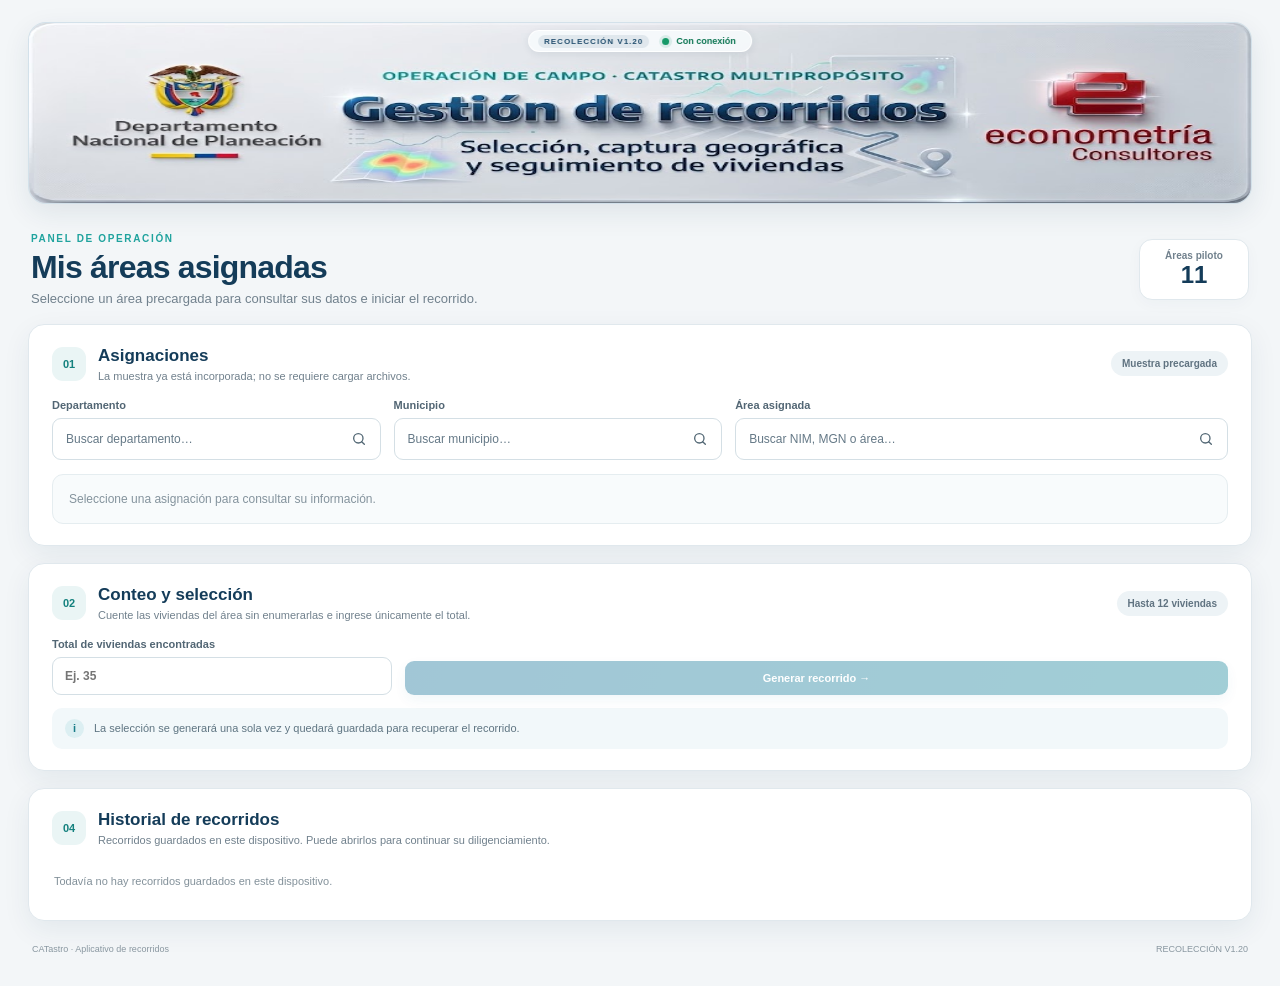
==== CATASTRO_RECOLECCION_V1_20/index.html @ 9b2ca8b8 "Add files via upload" ====
<!doctype html>
<html lang="es">
<head>
<meta charset="utf-8"><meta name="viewport" content="width=device-width,initial-scale=1,viewport-fit=cover">
<meta name="theme-color" content="#123b5d"><meta name="description" content="Aplicativo de recorridos y selección de viviendas - Catastro Multipropósito">
<link rel="manifest" href="manifest.webmanifest"><title>Catastro | Recorridos y selección de viviendas</title>
<link rel="stylesheet" href="styles.css">
</head>
<body>
<div class="app-shell">
  <header class="masthead masthead-banner masthead-compact" role="banner" aria-label="Gestión de recorridos Catastro Multipropósito">
    <img class="banner-art" src="banner_catastro.png" alt="Gestión de recorridos · Departamento Nacional de Planeación · Econometría Consultores">
    <div class="header-state header-state-live">
      <span class="version">RECOLECCIÓN V1.20</span>
      <span id="network" class="state-pill"><i></i> Verificando conexión</span>
    </div>
  </header>
  <main>
    <section class="welcome-row"><div><div class="eyebrow">PANEL DE OPERACIÓN</div><h1>Mis áreas asignadas</h1><p>Seleccione un área precargada para consultar sus datos e iniciar el recorrido.</p></div><div class="summary-chip"><span class="chip-label">Áreas piloto</span><strong id="assignmentCount">11</strong></div></section>
    <section class="panel">
      <div class="panel-head"><div class="panel-title"><span class="section-icon">01</span><div><h2>Asignaciones</h2><p>La muestra ya está incorporada; no se requiere cargar archivos.</p></div></div><span class="soft-tag">Muestra precargada</span></div>
      <div class="filters"><label>Departamento<select id="department"><option value="">Todos</option></select></label><label>Municipio<select id="municipality"><option value="">Todos</option></select></label><label class="wide">Área asignada<select id="assignment"><option value="">Seleccione un área…</option></select></label></div>
      <div id="assignmentInfo" class="assignment-detail empty-state">Seleccione una asignación para consultar su información.</div>
    </section>
    <section class="panel" id="countCard">
      <div class="panel-head"><div class="panel-title"><span class="section-icon">02</span><div><h2>Conteo y selección</h2><p>Cuente las viviendas del área sin enumerarlas e ingrese únicamente el total.</p></div></div><span class="soft-tag">Hasta 12 viviendas</span></div>
      <div class="count-entry"><label>Total de viviendas encontradas<input id="housingCount" type="number" min="1" step="1" inputmode="numeric" placeholder="Ej. 35"></label><button id="generate" class="btn btn-primary" disabled>Generar recorrido <span>→</span></button></div>
      <div id="methodNote" class="method-note"><span class="note-symbol">i</span><span>La selección se generará una sola vez y quedará guardada para recuperar el recorrido.</span></div>
    </section>
    <section class="panel hidden" id="workArea">
      <div class="panel-head"><div class="panel-title"><span class="section-icon">03</span><div><h2>Recorrido de viviendas</h2><p id="routeSubtitle">Registro de resultados y puntos GPS.</p></div></div><span id="routeStatus" class="status-tag">En proceso</span></div>
      <div id="readOnlyNotice" class="read-only-notice hidden"><strong>Modo de consulta</strong><span>Este recorrido está finalizado. Los resultados, GPS y enlaces de encuesta se muestran únicamente para consulta; no se permiten modificaciones.</span></div>
      <div id="metrics" class="metrics"></div>
      <div class="progress-line"><div><span>Avance del recorrido</span><strong id="progressText">0%</strong></div><div class="progress-track"><div id="progressFill"></div></div></div>
      <div class="table-wrap"><table><thead><tr><th>Orden</th><th>Vivienda</th><th>Resultado de visita</th><th>Ubicación GPS</th><th>Encuesta</th></tr></thead><tbody id="homesTable"></tbody></table></div>
      <div class="mobile-homes" id="mobileHomes"></div>
      <div class="actions"><button id="savePartial" class="btn btn-secondary">Guardar recorrido</button><button id="syncButton" class="btn btn-outline" disabled>Sincronizar</button></div>
      <p class="footnote">La selección no admite reemplazos ni nuevos sorteos. Los cambios se respaldan automáticamente en la sábana central. Si no hay conexión, quedan en cola y se envían al recuperarla.</p>
    </section>
    <section class="panel history-panel">
      <div class="panel-head"><div class="panel-title"><span class="section-icon">04</span><div><h2>Historial de recorridos</h2><p>Recorridos guardados en este dispositivo. Puede abrirlos para continuar su diligenciamiento.</p></div></div></div><div id="history" class="history-empty">Todavía no hay recorridos guardados en este dispositivo.</div>
    </section>
  </main>
  <footer><span>CATastro · Aplicativo de recorridos</span><span>RECOLECCIÓN V1.20</span></footer>
</div>
<div id="toastHost" class="toast-host" aria-live="polite" aria-atomic="true"></div>
<div id="modalLayer" class="modal-layer hidden" role="presentation"><div class="modal-card" role="dialog" aria-modal="true" aria-labelledby="modalTitle"><div id="modalIcon" class="modal-icon">✓</div><h3 id="modalTitle">Aviso</h3><p id="modalMessage"></p><div class="modal-actions"><button id="modalClose" class="btn btn-primary">Entendido</button></div></div></div>
<script src="assignments.js"></script><script src="app.js"></script>
</body></html>
---- CATASTRO_RECOLECCION_V1_20/styles.css ----
:root{--navy:#143c59;--navy2:#0e2f49;--blue:#16739a;--teal:#20a39e;--ink:#233747;--muted:#71818d;--line:#e0e8ed;--bg:#f3f6f8;--white:#fff;--green:#16845a;--amber:#a86a12;--red:#b74747;--shadow:0 9px 28px rgba(20,60,89,.07)}*{box-sizing:border-box}body{margin:0;background:var(--bg);color:var(--ink);font-family:Inter,"Segoe UI",Arial,sans-serif}.app-shell{max-width:1480px;margin:auto;padding:22px 28px 14px}.masthead{display:flex;align-items:center;gap:20px;background:linear-gradient(110deg,#fff 0%,#f9fcfd 70%,#edf5f7 100%);border:1px solid var(--line);border-radius:18px;padding:17px 22px;box-shadow:var(--shadow)}.brand-mark{width:88px;height:68px;display:grid;place-items:center;flex:0 0 88px}.brand-mark img{max-width:100%;max-height:100%;object-fit:contain}.brand-copy{flex:1;min-width:0;border-left:1px solid var(--line);padding-left:20px}.eyebrow{font-size:10px;letter-spacing:1.65px;color:var(--teal);font-weight:850}.brand-title{font-size:24px;font-weight:850;color:var(--navy);letter-spacing:-.5px;margin-top:4px}.brand-subtitle{font-size:12px;color:var(--muted);margin-top:3px}.header-state{display:flex;align-items:flex-end;flex-direction:column;gap:9px}.state-pill{display:inline-flex;align-items:center;gap:7px;padding:7px 11px;border-radius:30px;background:#e8f5ef;color:var(--green);font-size:11px;font-weight:750;white-space:nowrap}.state-pill i{width:7px;height:7px;border-radius:50%;background:currentColor}.state-pill.offline{background:#fff3df;color:var(--amber)}.version{font-size:10px;letter-spacing:1.3px;color:#80909b;font-weight:800}.welcome-row{display:flex;justify-content:space-between;align-items:center;padding:29px 3px 18px}.welcome-row h1{font-size:clamp(24px,3vw,32px);letter-spacing:-.8px;color:var(--navy);margin:5px 0}.welcome-row p{margin:0;color:var(--muted);font-size:13px}.summary-chip{min-width:110px;background:#fff;border:1px solid var(--line);border-radius:13px;padding:10px 15px;text-align:center;box-shadow:0 4px 15px #143c5908}.chip-label{display:block;color:var(--muted);font-size:10px;font-weight:700}.summary-chip strong{font-size:24px;color:var(--navy)}.panel{background:#fff;border:1px solid var(--line);border-radius:16px;padding:21px 23px;margin-bottom:17px;box-shadow:var(--shadow)}.panel-head{display:flex;align-items:center;justify-content:space-between;gap:14px;margin-bottom:17px}.panel-title{display:flex;align-items:center;gap:12px}.section-icon{display:grid;place-items:center;width:34px;height:34px;border-radius:11px;background:#eaf5f5;color:#14817e;font-size:11px;font-weight:900}.panel h2{font-size:17px;color:var(--navy);margin:0}.panel-head p{margin:4px 0 0;color:var(--muted);font-size:11px}.soft-tag,.status-tag{padding:7px 11px;border-radius:30px;background:#edf3f6;color:#607381;font-size:10px;font-weight:800;white-space:nowrap}.filters{display:grid;grid-template-columns:1fr 1fr 1.5fr;gap:13px}.filters label,.count-entry label{display:flex;flex-direction:column;gap:7px;font-size:11px;color:#526674;font-weight:750}input,select{width:100%;min-width:0;border:1px solid #d4dfe5;border-radius:9px;padding:11px 12px;background:#fff;color:var(--ink);font:inherit;font-size:12px}input:focus,select:focus{outline:3px solid #20a39e24;border-color:var(--teal)}.assignment-detail{margin-top:14px;padding:14px 16px;border:1px solid #e5edf0;border-radius:11px;background:#f8fbfc;font-size:12px;line-height:1.7;color:#526674}.assignment-detail strong{color:var(--navy)}.assignment-detail .zone-pill{display:inline-block;margin-left:7px;padding:3px 8px;border-radius:20px;background:#e3f3ef;color:#177b62;font-size:9px;font-weight:850;letter-spacing:.5px}.assignment-detail .zone-pill.rural{background:#edf1e5;color:#637b31}.empty-state{color:#84939d}.count-entry{display:grid;grid-template-columns:minmax(220px,340px) auto;align-items:end;gap:13px}.btn{border:0;border-radius:9px;padding:11px 16px;font-size:11px;font-weight:800;cursor:pointer;transition:transform .15s,filter .15s}.btn:hover{filter:brightness(1.04);transform:translateY(-1px)}.btn:disabled{opacity:.4;cursor:not-allowed;transform:none}.btn-primary{background:linear-gradient(110deg,var(--blue),#16869b);color:#fff;box-shadow:0 5px 13px #16739a25}.btn-secondary{background:#edf3f6;color:var(--navy)}.btn-outline{background:#fff;color:var(--blue);border:1px solid #b8d2dd}.method-note{display:flex;align-items:center;gap:10px;margin-top:13px;padding:11px 13px;border-radius:10px;background:#f2f8fa;color:#5f7582;font-size:11px;line-height:1.5}.note-symbol{display:grid;place-items:center;flex:0 0 19px;width:19px;height:19px;border-radius:50%;background:#dceff2;color:#187c88;font-weight:900}.metrics{display:grid;grid-template-columns:repeat(6,minmax(0,1fr));gap:9px;margin:13px 0 18px}.metric{padding:13px 14px;border:1px solid var(--line);border-radius:11px;background:#fbfdfe;min-width:0}.metric strong{display:block;font-size:25px;line-height:1.1;color:var(--navy);font-weight:850}.metric span{display:block;margin-top:6px;color:var(--muted);font-size:10px;font-weight:750}.metric.good strong{color:var(--green)}.metric.bad strong{color:var(--red)}.progress-line{margin:4px 0 16px}.progress-line>div:first-child{display:flex;justify-content:space-between;font-size:10px;color:var(--muted);font-weight:750;margin-bottom:7px}.progress-line strong{color:var(--navy)}.progress-track{height:7px;border-radius:20px;background:#eaf0f3;overflow:hidden}.progress-track div{height:100%;width:0;background:linear-gradient(90deg,var(--teal),#16845a);border-radius:20px;transition:width .2s}.table-wrap{overflow:auto;border:1px solid var(--line);border-radius:11px}table{width:100%;border-collapse:collapse;min-width:800px}th{background:#f1f6f8;color:#506574;text-align:left;padding:12px 13px;font-size:10px;letter-spacing:.3px}td{padding:11px 13px;border-top:1px solid #edf1f3;font-size:11px;vertical-align:middle}tbody tr:nth-child(even){background:#fbfdfe}td select{min-width:165px;padding:8px;font-size:11px}.gps-status{font-size:10px;color:#85939c;line-height:1.45}.gps-status.ok{color:var(--green);font-weight:800}.gps-btn{padding:8px 10px;font-size:10px}.kobo-link{color:var(--blue);font-weight:850;text-decoration:none}.kobo-link:hover{text-decoration:underline}.pending-kobo{font-size:10px;color:#8b969e}.actions{display:flex;justify-content:flex-end;gap:9px;margin-top:15px;flex-wrap:wrap}.footnote{font-size:10px;line-height:1.5;color:#81909a;margin:12px 0 0}.history-empty{font-size:11px;color:#83919a;padding:12px 2px}.history-table{min-width:700px}.mobile-homes{display:none}footer{display:flex;justify-content:space-between;padding:6px 4px 18px;color:#8997a0;font-size:9px}.hidden{display:none!important}.toast-host{position:fixed;inset:auto 0 28px;display:flex;justify-content:center;pointer-events:none;z-index:1000;padding:0 15px}.toast{max-width:min(520px,100%);background:#163d58;color:white;border-radius:12px;padding:13px 17px;box-shadow:0 12px 35px #0e2f4940;font-size:12px;font-weight:700;display:flex;align-items:center;gap:10px;animation:toastIn .2s ease-out}.toast.success{background:#176c51}.toast.error{background:#9e3f3f}.toast .toast-mark{width:22px;height:22px;border-radius:50%;display:grid;place-items:center;background:#ffffff25}.modal-layer{position:fixed;inset:0;background:#102b3d80;backdrop-filter:blur(3px);display:grid;place-items:center;padding:18px;z-index:1100}.modal-card{width:min(440px,100%);background:#fff;border-radius:18px;padding:25px 25px 20px;text-align:center;box-shadow:0 24px 70px #071b2b55;animation:modalIn .18s ease-out}.modal-icon{width:48px;height:48px;display:grid;place-items:center;margin:0 auto 12px;border-radius:15px;background:#e7f4f1;color:#16845a;font-size:21px;font-weight:900}.modal-icon.warn{background:#fff3df;color:#a86a12}.modal-icon.error{background:#faeaea;color:#b74747}.modal-card h3{font-size:19px;color:var(--navy);margin:0 0 8px}.modal-card p{font-size:12px;line-height:1.65;color:#667985;margin:0 0 18px}.modal-actions{display:flex;justify-content:center}.mobile-card{border:1px solid var(--line);border-radius:12px;padding:13px;margin:9px 0;background:#fff}.mobile-card-head{display:flex;justify-content:space-between;align-items:center;margin-bottom:10px}.mobile-card-head strong{font-size:12px;color:var(--navy)}.mobile-card label{font-size:10px;color:var(--muted);font-weight:800;display:flex;flex-direction:column;gap:6px}.mobile-card .gps-row{display:flex;align-items:center;justify-content:space-between;gap:8px;margin-top:10px}.mobile-card .gps-row .gps-status{flex:1}.mobile-card select{width:100%}@keyframes toastIn{from{opacity:0;transform:translateY(12px)}to{opacity:1;transform:translateY(0)}}@keyframes modalIn{from{opacity:0;transform:translateY(8px) scale(.98)}to{opacity:1;transform:translateY(0) scale(1)}}@media(max-width:900px){.app-shell{padding:12px}.masthead{padding:13px 15px}.metrics{grid-template-columns:repeat(3,1fr)}}@media(max-width:650px){.app-shell{padding:9px}.masthead{gap:10px;padding:11px;border-radius:13px}.brand-mark{width:53px;height:48px;flex-basis:53px}.brand-copy{padding-left:10px}.brand-title{font-size:17px}.brand-subtitle{font-size:10px}.eyebrow{font-size:8px;letter-spacing:1px}.header-state{align-items:flex-end}.state-pill{font-size:9px;padding:6px 8px}.version{font-size:8px}.welcome-row{padding:22px 2px 14px}.welcome-row h1{font-size:23px}.welcome-row p{font-size:11px;max-width:260px}.summary-chip{min-width:70px;padding:8px}.summary-chip strong{font-size:20px}.chip-label{font-size:9px}.panel{padding:15px 13px;border-radius:13px;margin-bottom:12px}.panel h2{font-size:15px}.panel-head p{font-size:10px}.filters{grid-template-columns:1fr 1fr;gap:9px}.filters .wide{grid-column:1/-1}.count-entry{grid-template-columns:1fr}.count-entry .btn{width:100%}.metrics{grid-template-columns:repeat(3,1fr);gap:6px}.metric{padding:10px}.metric strong{font-size:21px}.metric span{font-size:9px}#workArea > .table-wrap{display:none}.history-panel .table-wrap{display:block}.mobile-homes{display:block}.actions{display:grid;grid-template-columns:1fr 1fr}.actions button{width:100%}.actions #finish{grid-column:1/-1}.soft-tag{font-size:9px;padding:6px 8px}footer{gap:10px;flex-direction:column;text-align:center}.status-tag{font-size:9px}.panel-title{gap:9px}.section-icon{width:30px;height:30px}}

/* V1.2: institutional identity with separate, visible partner logos */
.masthead{display:grid;grid-template-columns:minmax(145px,220px) 1fr minmax(145px,220px) auto;align-items:center;gap:22px;padding:18px 24px}
.institution-logo{display:flex;align-items:center;justify-content:center;min-height:68px;padding:4px 14px;border-right:1px solid #dce5eb}
.institution-logo.econometria{border-right:0;border-left:1px solid #dce5eb}
.institution-logo img{display:block;max-width:100%;max-height:72px;object-fit:contain}
.brand-copy{min-width:0}
.btn-small{padding:9px 13px;font-size:12px;white-space:nowrap}
.btn-history{background:#eaf3f6;color:#123b5d;border:1px solid #d3e3ea}
.btn-history:hover{background:#dcecf2}
.history-state{display:inline-flex;padding:5px 9px;border-radius:20px;background:#edf3f6;color:#36566d;font-size:11px;font-weight:700}
.history-state.finished{background:#e8f5ee;color:#14734f}
@media(max-width:850px){
 .masthead{grid-template-columns:1fr 1fr;gap:10px;padding:14px}
 .brand-copy{grid-column:1/-1;grid-row:2;text-align:center;padding:8px 0}
 .institution-logo{min-height:52px;border:0!important;padding:4px}
 .institution-logo img{max-height:48px}
 .header-state{grid-column:1/-1;display:flex;justify-content:center;gap:12px}
}

/* V1.3 — Institutional header: balanced logos and truly centered title */
.masthead-institutional{
  position:relative;
  display:grid;
  grid-template-columns:minmax(170px,220px) minmax(0,1fr) minmax(170px,220px);
  align-items:center;
  gap:24px;
  min-height:112px;
  padding:20px 30px;
  background:linear-gradient(105deg,#ffffff 0%,#fbfdfe 52%,#f2f7f9 100%);
  border:1px solid #dce6eb;
  border-radius:18px;
  box-shadow:0 8px 26px rgba(20,60,89,.075);
}
.masthead-institutional .institution-logo{
  display:flex;
  align-items:center;
  justify-content:center;
  width:100%;
  min-height:72px;
  padding:0 12px;
  border:0!important;
  background:transparent;
}
.masthead-institutional .institution-logo img{
  display:block;
  width:auto;
  max-width:100%;
  max-height:76px;
  object-fit:contain;
}
.masthead-institutional .brand-copy{
  flex:none;
  min-width:0;
  border:0;
  padding:0 16px;
  text-align:center;
}
.masthead-institutional .eyebrow{
  font-size:10px;
  letter-spacing:2px;
  line-height:1.5;
}
.masthead-institutional .brand-title{
  margin-top:7px;
  font-size:clamp(23px,2.2vw,30px);
  line-height:1.15;
  letter-spacing:-.65px;
}
.masthead-institutional .brand-subtitle{
  margin-top:6px;
  font-size:12px;
}
.masthead-institutional .header-state{
  position:absolute;
  top:12px;
  right:17px;
  align-items:flex-end;
  gap:6px;
}
.masthead-institutional .state-pill{
  padding:6px 10px;
  font-size:10px;
}
.masthead-institutional .version{
  font-size:9px;
  letter-spacing:1.2px;
}
@media(max-width:760px){
  .masthead-institutional{
    grid-template-columns:1fr 1fr;
    gap:8px 14px;
    padding:14px 15px 18px;
  }
  .masthead-institutional .institution-logo{min-height:48px;padding:0 8px}
  .masthead-institutional .institution-logo img{max-height:48px;max-width:92%}
  .masthead-institutional .brand-copy{
    grid-column:1/-1;
    grid-row:2;
    padding:9px 4px 0;
  }
  .masthead-institutional .brand-title{font-size:23px}
  .masthead-institutional .eyebrow{font-size:8px;letter-spacing:1.2px}
  .masthead-institutional .header-state{
    position:static;
    grid-column:1/-1;
    grid-row:3;
    flex-direction:row;
    align-items:center;
    justify-content:center;
    gap:12px;
    margin-top:4px;
  }
}

/* V1.4 — soft institutional logo halo */
.masthead-institutional .institution-logo{
  position:relative;
  isolation:isolate;
  border-radius:16px;
  background:linear-gradient(135deg,rgba(255,255,255,.78),rgba(246,251,253,.42));
  box-shadow:inset 0 1px 0 rgba(255,255,255,.95),0 5px 18px rgba(22,65,91,.055);
  overflow:hidden;
}
.masthead-institutional .institution-logo::before{
  content:"";
  position:absolute;
  inset:-22px;
  z-index:-1;
  background:radial-gradient(ellipse at center,rgba(72,177,190,.16) 0%,rgba(126,190,207,.09) 42%,rgba(255,255,255,0) 76%);
  filter:blur(9px);
}
.masthead-institutional .institution-logo img{
  position:relative;
  filter:drop-shadow(0 2px 3px rgba(20,54,75,.12));
  mix-blend-mode:multiply;
}
@media(max-width:760px){
  .masthead-institutional .institution-logo{
    min-height:54px;
    border-radius:12px;
    box-shadow:inset 0 1px 0 rgba(255,255,255,.95),0 3px 12px rgba(22,65,91,.05);
  }
}

/* V1.5 — user-designed institutional banner used as supplied artwork */
.masthead-banner{
  position:relative;
  display:block;
  width:100%;
  height:clamp(158px,19.5vw,258px);
  min-height:158px;
  overflow:hidden;
  padding:0;
  border:1px solid rgba(210,225,233,.95);
  border-radius:20px;
  background:#eef4f7;
  box-shadow:0 9px 28px rgba(22,58,82,.09);
}
.masthead-banner .banner-art{
  display:block;
  width:100%;
  height:100%;
  object-fit:fill;
}
.masthead-banner .header-state-live{
  position:absolute;
  top:clamp(12px,2vw,24px);
  right:clamp(16px,2.4vw,32px);
  z-index:2;
  display:flex;
  flex-direction:column;
  align-items:flex-end;
  gap:7px;
  padding:0;
}
.masthead-banner .state-pill{
  display:inline-flex;
  align-items:center;
  gap:7px;
  padding:7px 13px;
  border:1px solid rgba(255,255,255,.95);
  border-radius:999px;
  background:rgba(239,249,244,.94);
  box-shadow:0 3px 12px rgba(20,60,70,.12);
  color:#08734f;
  font-size:11px;
  font-weight:750;
  white-space:nowrap;
}
.masthead-banner .state-pill.offline{
  background:rgba(255,245,235,.96);
  color:#a64c17;
}
.masthead-banner .state-pill i{
  width:7px;height:7px;border-radius:50%;
  background:#159968;display:inline-block;
  box-shadow:0 0 0 3px rgba(21,153,104,.12);
}
.masthead-banner .state-pill.offline i{
  background:#d97736;
  box-shadow:0 0 0 3px rgba(217,119,54,.13);
}
.masthead-banner .version{
  padding:3px 8px;
  border-radius:6px;
  background:rgba(246,250,252,.82);
  color:#526a7a;
  font-size:10px;
  font-weight:800;
  letter-spacing:1.1px;
  white-space:nowrap;
}
@media(max-width:640px){
  .masthead-banner{height:158px;min-height:158px;border-radius:14px}
  .masthead-banner .header-state-live{top:8px;right:9px;gap:4px}
  .masthead-banner .state-pill{font-size:9px;padding:5px 8px}
  .masthead-banner .version{font-size:8px;padding:2px 5px}
}

/* V1.6 — compact banner; version and live connectivity centered below title */
.masthead-compact{
  height:clamp(126px,14.2vw,184px);
  min-height:126px;
  border-radius:18px;
}
.masthead-compact .banner-art{
  width:100%;
  height:100%;
  object-fit:fill;
}
.masthead-compact .header-state-live{
  position:absolute;
  top:auto;
  right:auto;
  left:50%;
  bottom:clamp(7px,1.05vw,14px);
  transform:translateX(-50%);
  display:flex;
  flex-direction:row;
  align-items:center;
  justify-content:center;
  gap:8px;
  padding:4px 9px;
  border:1px solid rgba(255,255,255,.76);
  border-radius:999px;
  background:rgba(247,251,253,.82);
  box-shadow:0 3px 12px rgba(20,55,78,.10);
  backdrop-filter:blur(7px);
  white-space:nowrap;
}
.masthead-compact .version{
  order:0;
  padding:3px 7px;
  border-radius:999px;
  background:rgba(20,66,100,.09);
  color:#214d6d;
  font-size:9px;
  font-weight:850;
  letter-spacing:1px;
}
.masthead-compact .state-pill{
  order:1;
  padding:4px 9px;
  border:0;
  background:transparent;
  box-shadow:none;
  font-size:10px;
}
.masthead-compact .state-pill.offline{
  background:transparent;
}
@media(max-width:640px){
  .masthead-compact{height:126px;min-height:126px;border-radius:13px}
  .masthead-compact .header-state-live{bottom:5px;gap:4px;padding:2px 6px}
  .masthead-compact .version{font-size:8px;padding:2px 5px}
  .masthead-compact .state-pill{font-size:9px;padding:3px 6px}
}

/* V1.7 — move version/connectivity chip ABOVE the title, clear of subtitle */
.masthead-compact .header-state-live{
  top:7px;
  bottom:auto;
  left:50%;
  right:auto;
  transform:translateX(-50%);
  display:flex;
  flex-direction:row;
  align-items:center;
  justify-content:center;
  gap:7px;
  padding:3px 9px;
  border:1px solid rgba(255,255,255,.88);
  border-radius:999px;
  background:rgba(247,251,253,.88);
  box-shadow:0 2px 9px rgba(20,55,78,.09);
  backdrop-filter:blur(6px);
  white-space:nowrap;
}
.masthead-compact .version{
  order:0;
  padding:2px 6px;
  font-size:8px;
}
.masthead-compact .state-pill{
  order:1;
  padding:2px 6px;
  font-size:9px;
}
@media(max-width:640px){
  .masthead-compact .header-state-live{top:4px;bottom:auto;gap:3px;padding:2px 5px}
  .masthead-compact .version{font-size:7px;padding:2px 4px}
  .masthead-compact .state-pill{font-size:8px;padding:2px 4px}
}

/* Recolección V1.8 — logical deletion controls */
.history-actions{display:flex;align-items:center;gap:7px;min-width:205px}
.btn-mark-delete{
  background:#fff7f4;
  color:#a34a35;
  border:1px solid #efd3ca;
  font-size:11px;
  padding:8px 10px;
  white-space:nowrap;
}
.btn-mark-delete:hover{background:#fcebe5;border-color:#dfb7aa}
.history-state.deletion-pending{
  background:#fff1e9;
  color:#a34a22;
  white-space:nowrap;
}
.row-pending-deletion{opacity:.78;background:#fffaf7}
.history-deletion-note{
  display:inline-flex;
  padding:7px 10px;
  border-radius:8px;
  background:#fff1e9;
  color:#a34a22;
  font-size:11px;
  font-weight:750;
}
.btn-danger{
  background:#a94b35;
  color:#fff;
  border:1px solid #963e2b;
}
.btn-danger:hover{background:#923d2b}

/* RECOLECCIÓN V1.9 — searchable, filterable assignment selectors */
.native-select-hidden{display:none!important}
.search-select{position:relative;width:100%;min-width:0}
.search-select-input{
  width:100%;
  min-height:42px;
  padding:11px 38px 11px 13px;
  border:1px solid #d4dfe5;
  border-radius:9px;
  background:#fff;
  color:var(--ink);
  font:inherit;
  font-size:12px;
  font-weight:600;
  cursor:text;
  background-image:url("data:image/svg+xml,%3Csvg xmlns='http://www.w3.org/2000/svg' width='16' height='16' viewBox='0 0 24 24' fill='none' stroke='%23526774' stroke-width='2' stroke-linecap='round' stroke-linejoin='round'%3E%3Ccircle cx='11' cy='11' r='7'/%3E%3Cpath d='m20 20-4-4'/%3E%3C/svg%3E");
  background-repeat:no-repeat;
  background-position:right 13px center;
}
.search-select-input::placeholder{color:#657987;font-weight:500;opacity:1}
.search-select-input:focus{
  outline:3px solid #20a39e24;
  border-color:var(--teal);
}
.search-select-menu{
  position:absolute;
  top:calc(100% + 6px);
  left:0;
  right:0;
  z-index:50;
  max-height:270px;
  overflow-y:auto;
  padding:5px;
  border:1px solid #d7e3e9;
  border-radius:11px;
  background:#fff;
  box-shadow:0 12px 30px rgba(20,54,78,.16);
}
.search-select-menu.hidden{display:none}
.search-select-option{
  display:block;
  width:100%;
  padding:10px 11px;
  border:0;
  border-radius:7px;
  background:#fff;
  color:#24445b;
  text-align:left;
  font:inherit;
  font-size:11px;
  line-height:1.4;
  cursor:pointer;
}
.search-select-option:hover,.search-select-option:focus,.search-select-option.selected{
  outline:none;
  background:#eaf5f5;
  color:#087e7b;
}
.search-select-option:disabled{opacity:.4;cursor:not-allowed}
.search-select-empty{
  padding:12px;
  color:#718491;
  font-size:11px;
  line-height:1.45;
}

/* RECOLECCIÓN V1.10 — stable history action column */
.history-table{min-width:1080px;table-layout:fixed}
.history-table th:nth-child(1),.history-table td:nth-child(1){width:22%}
.history-table th:nth-child(2),.history-table td:nth-child(2){width:20%}
.history-table th:nth-child(3),.history-table td:nth-child(3){width:10%}
.history-table th:nth-child(4),.history-table td:nth-child(4){width:7%}
.history-table th:nth-child(5),.history-table td:nth-child(5){width:9%}
.history-table th:nth-child(6),.history-table td:nth-child(6){width:12%}
.history-table th:last-child,.history-table td:last-child{width:300px;white-space:nowrap}
.history-actions{display:flex;flex-flow:row nowrap;align-items:center;justify-content:flex-start;gap:8px;min-width:280px;white-space:nowrap}
.history-actions .btn{flex:0 0 auto;white-space:nowrap}
.read-only-notice{
  display:flex;align-items:flex-start;gap:10px;
  margin:0 0 14px;padding:12px 15px;
  border:1px solid #cfe2ea;border-left:4px solid #168c88;
  border-radius:10px;background:#f2f8fa;color:#294d63;
  font-size:11px;line-height:1.5;
}
.read-only-notice strong{flex:0 0 auto;color:#126b68}
.kobo-link-disabled{
  display:inline-block;
  color:#718391;
  font-size:11px;
  font-weight:650;
  cursor:default;
  text-decoration:none;
}

@media(max-width:650px){.history-panel .table-wrap{display:block;overflow-x:auto}.history-panel .history-table{display:table;min-width:900px}}

.history-filter{display:grid;grid-template-columns:minmax(0,1fr) auto;gap:6px 14px;align-items:end;margin:12px 0 14px;padding:12px 14px;background:#f5f8fa;border:1px solid #e1e8ec;border-radius:14px}
.history-filter label{grid-column:1/-1;font-weight:700;color:#536471;font-size:13px}
.history-filter small{color:#74818b;font-size:12px;white-space:nowrap;padding-bottom:10px}
.history-search-wrap{position:relative;min-width:0}
.history-search-wrap input{width:100%;height:44px;border:1px solid #d6e0e5;border-radius:11px;background:#fff;padding:0 42px 0 13px;font:inherit;color:#263746;box-sizing:border-box}
.history-search-wrap span{position:absolute;right:13px;top:5px;font-size:27px;color:#637782;pointer-events:none}
@media(max-width:650px){.history-panel .table-wrap{display:block;overflow-x:auto}.history-panel .history-table{display:table;min-width:900px}.history-filter{grid-template-columns:minmax(0,1fr) auto}.history-search-wrap input{font-size:14px}}
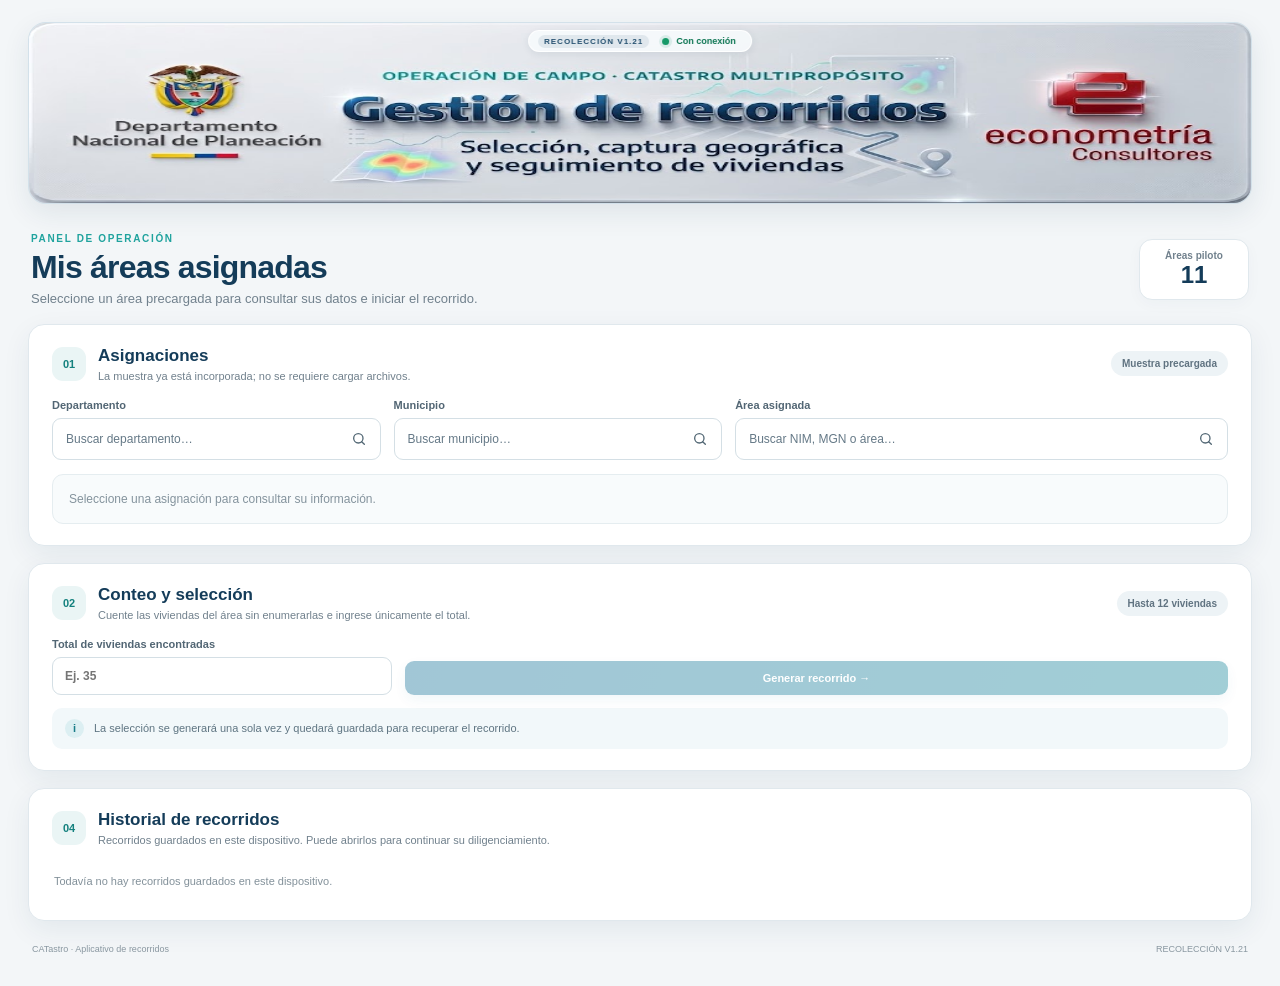
==== commit 9fef55b8: "Add files via upload" ====
--- a/CATASTRO_RECOLECCION_V1_20/index.html
+++ b/CATASTRO_RECOLECCION_V1_20/index.html
@@ -11,7 +11,7 @@
   <header class="masthead masthead-banner masthead-compact" role="banner" aria-label="Gestión de recorridos Catastro Multipropósito">
     <img class="banner-art" src="banner_catastro.png" alt="Gestión de recorridos · Departamento Nacional de Planeación · Econometría Consultores">
     <div class="header-state header-state-live">
-      <span class="version">RECOLECCIÓN V1.20</span>
+      <span class="version">RECOLECCIÓN V1.21</span>
       <span id="network" class="state-pill"><i></i> Verificando conexión</span>
     </div>
   </header>
@@ -41,7 +41,7 @@
       <div class="panel-head"><div class="panel-title"><span class="section-icon">04</span><div><h2>Historial de recorridos</h2><p>Recorridos guardados en este dispositivo. Puede abrirlos para continuar su diligenciamiento.</p></div></div></div><div id="history" class="history-empty">Todavía no hay recorridos guardados en este dispositivo.</div>
     </section>
   </main>
-  <footer><span>CATastro · Aplicativo de recorridos</span><span>RECOLECCIÓN V1.20</span></footer>
+  <footer><span>CATastro · Aplicativo de recorridos</span><span>RECOLECCIÓN V1.21</span></footer>
 </div>
 <div id="toastHost" class="toast-host" aria-live="polite" aria-atomic="true"></div>
 <div id="modalLayer" class="modal-layer hidden" role="presentation"><div class="modal-card" role="dialog" aria-modal="true" aria-labelledby="modalTitle"><div id="modalIcon" class="modal-icon">✓</div><h3 id="modalTitle">Aviso</h3><p id="modalMessage"></p><div class="modal-actions"><button id="modalClose" class="btn btn-primary">Entendido</button></div></div></div>
